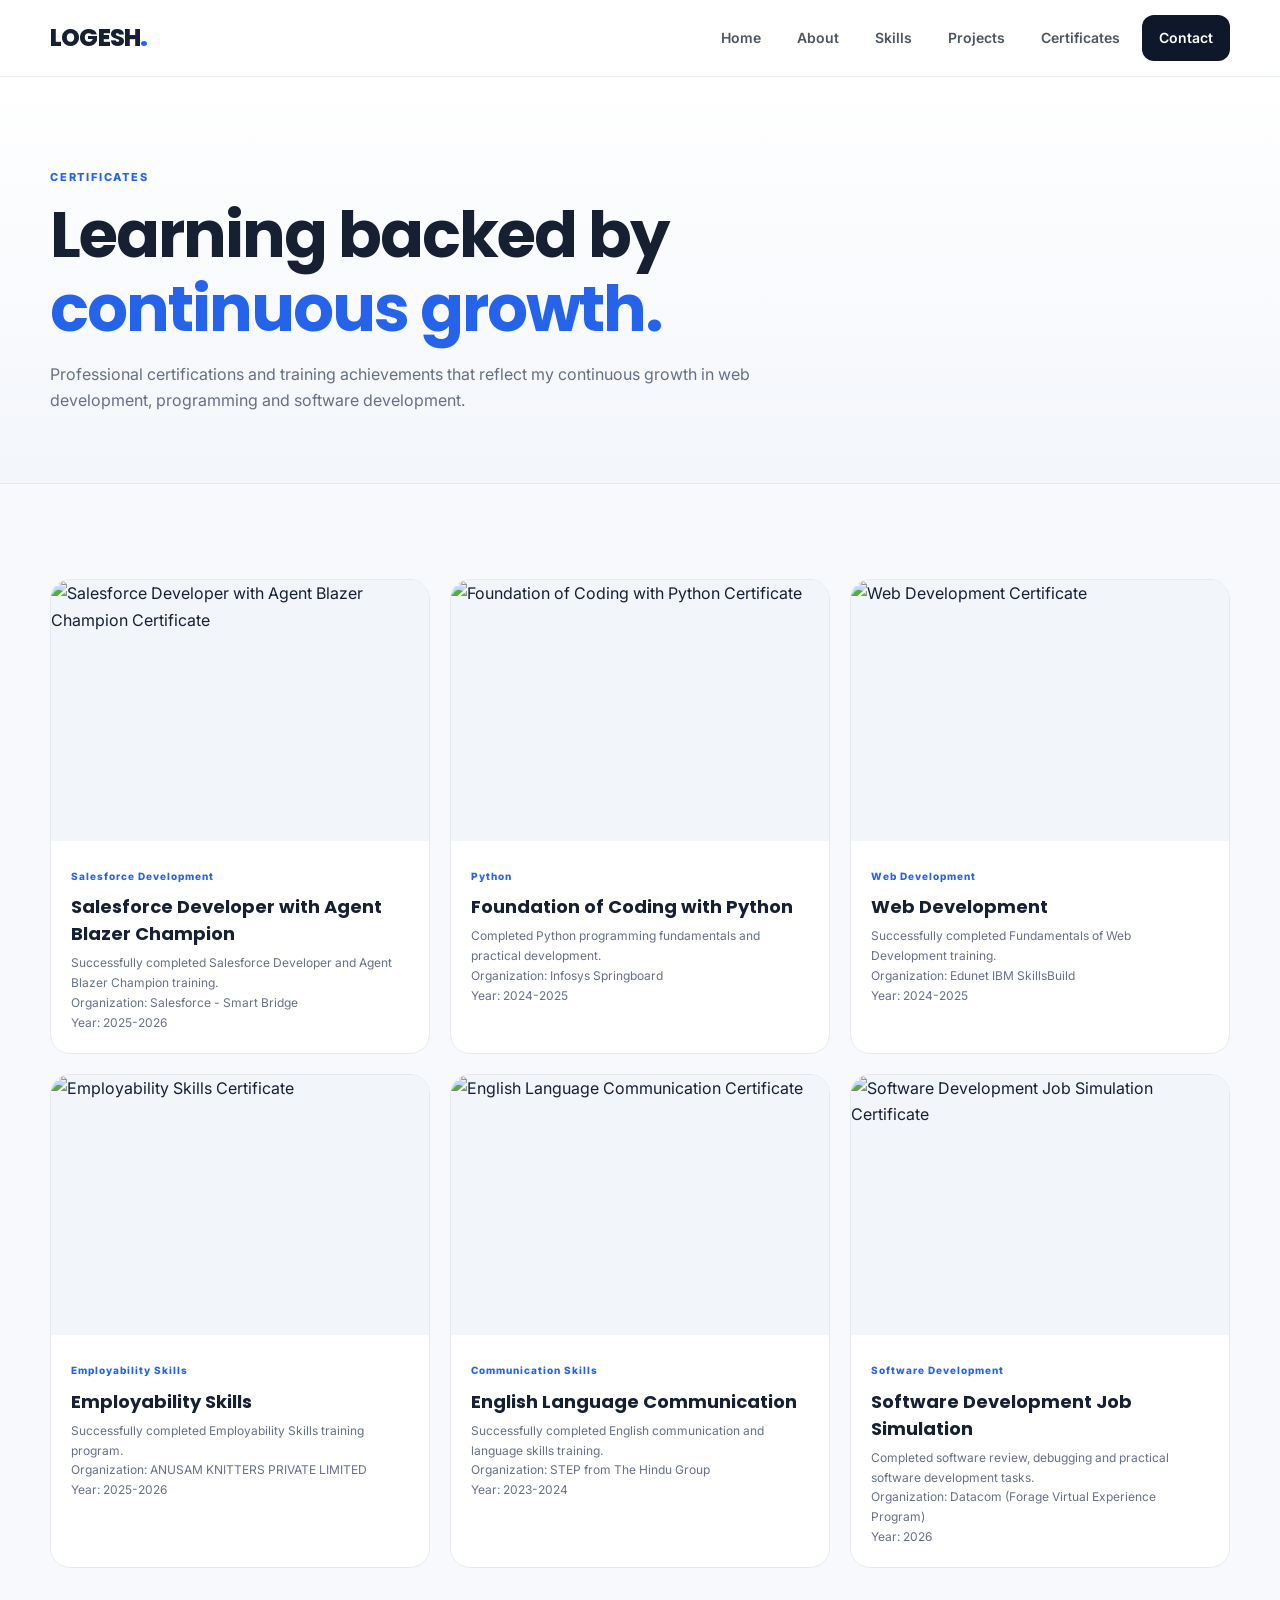
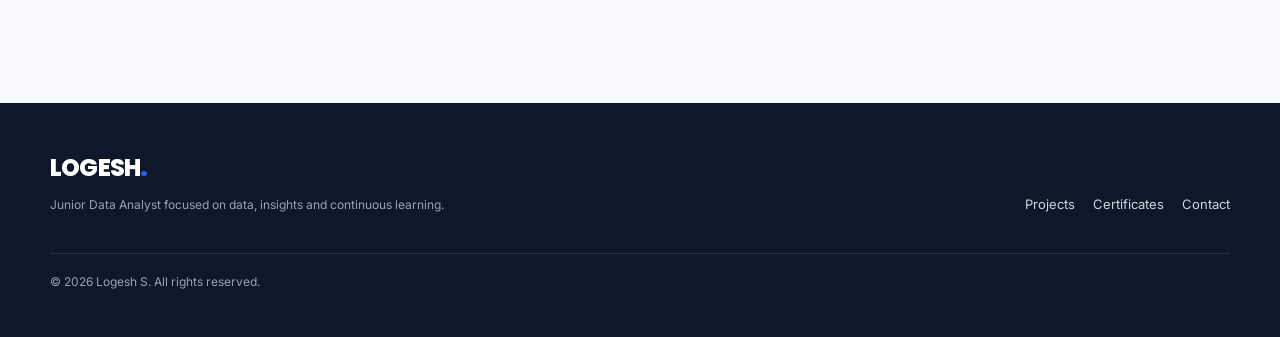
==== certificates.html @ 4bd25ba1 "Add files via upload" ====
<!DOCTYPE html>
<html lang="en">

<head>

  <meta charset="UTF-8">
  <meta name="viewport" content="width=device-width, initial-scale=1.0">

  <meta name="description" content="Logesh S — Junior Data Analyst portfolio.">

  <title>Certificates | Logesh S</title>

  <link rel="preconnect" href="https://fonts.googleapis.com">

  <link rel="preconnect" href="https://fonts.gstatic.com" crossorigin>

  <link href="https://fonts.googleapis.com/css2?family=Inter:wght@400;500;600;700;800&family=Poppins:wght@500;600;700;800&display=swap"
    rel="stylesheet">

  <link rel="stylesheet" href="css/main.css">

  <link rel="stylesheet" href="css/certificates.css">

</head>

<body>

<nav class="navbar">

  <div class="container nav-inner">

    <a class="brand" href="index.html">
      LOGESH<span>.</span>
    </a>

    <div class="nav-links">

      <a href="index.html">Home</a>

      <a href="about.html">About</a>

      <a href="skills.html">Skills</a>

      <a href="projects.html">Projects</a>

      <a href="certificates.html">Certificates</a>

      <a class="nav-cta" href="contact.html">Contact</a>

    </div>

  </div>

</nav>


<main>

<section class="page-hero">

  <div class="container">

    <span class="section-label">
      CERTIFICATES
    </span>

    <h1>
      Learning backed by
      <span>continuous growth.</span>
    </h1>

    <p>
      Professional certifications and training achievements that reflect my continuous growth in web development, programming and software development.
    </p>

  </div>

</section>


<section class="section">

  <div class="container certificate-grid">


    <!-- ========================= -->
    <!-- CERTIFICATE 1 -->
    <!-- ========================= -->

    <article class="certificate-card">

      <div class="certificate-image">

        <img
          src="assets/certificates/certificate-1.png"
          alt="Salesforce Developer with Agent Blazer Champion Certificate">

      </div>

      <div class="certificate-body">

        <span>
          Salesforce Development
        </span>

        <h3>
          Salesforce Developer with Agent Blazer Champion
        </h3>

        <p>
          Successfully completed Salesforce Developer and Agent Blazer Champion training.
        </p>

        <p>
          Organization: Salesforce - Smart Bridge
        </p>

        <p>
          Year: 2025-2026
        </p>

      </div>

    </article>


    <!-- ========================= -->
    <!-- CERTIFICATE 2 -->
    <!-- ========================= -->

    <article class="certificate-card">

      <div class="certificate-image">

        <img
          src="assets/certificates/certificate-2.png"
          alt="Foundation of Coding with Python Certificate">

      </div>

      <div class="certificate-body">

        <span>
          Python
        </span>

        <h3>
          Foundation of Coding with Python
        </h3>

        <p>
          Completed Python programming fundamentals and practical development.
        </p>

        <p>
          Organization: Infosys Springboard
        </p>

        <p>
          Year: 2024-2025
        </p>

      </div>

    </article>


    <!-- ========================= -->
    <!-- CERTIFICATE 3 -->
    <!-- ========================= -->

    <article class="certificate-card">

      <div class="certificate-image">

        <img
          src="assets/certificates/certificate-3.png"
          alt="Web Development Certificate">

      </div>

      <div class="certificate-body">

        <span>
          Web Development
        </span>

        <h3>
          Web Development
        </h3>

        <p>
          Successfully completed Fundamentals of Web Development training.
        </p>

        <p>
          Organization: Edunet IBM SkillsBuild
        </p>

        <p>
          Year: 2024-2025
        </p>

      </div>

    </article>


    <!-- ========================= -->
    <!-- CERTIFICATE 4 -->
    <!-- ========================= -->

    <article class="certificate-card">

      <div class="certificate-image">

        <img
          src="assets/certificates/certificate-4.png"
          alt="Employability Skills Certificate">

      </div>

      <div class="certificate-body">

        <span>
          Employability Skills
        </span>

        <h3>
          Employability Skills
        </h3>

        <p>
          Successfully completed Employability Skills training program.
        </p>

        <p>
          Organization: ANUSAM KNITTERS PRIVATE LIMITED
        </p>

        <p>
          Year: 2025-2026
        </p>

      </div>

    </article>


    <!-- ========================= -->
    <!-- CERTIFICATE 5 -->
    <!-- ========================= -->

    <article class="certificate-card">

      <div class="certificate-image">

        <img
          src="assets/certificates/certificate-5.png"
          alt="English Language Communication Certificate">

      </div>

      <div class="certificate-body">

        <span>
          Communication Skills
        </span>

        <h3>
          English Language Communication
        </h3>

        <p>
          Successfully completed English communication and language skills training.
        </p>

        <p>
          Organization: STEP from The Hindu Group
        </p>

        <p>
          Year: 2023-2024
        </p>

      </div>

    </article>


    <!-- ========================= -->
    <!-- CERTIFICATE 6 -->
    <!-- ========================= -->

    <article class="certificate-card">

      <div class="certificate-image">

        <img
          src="assets/certificates/certificate-6.png"
          alt="Software Development Job Simulation Certificate">

      </div>

      <div class="certificate-body">

        <span>
          Software Development
        </span>

        <h3>
          Software Development Job Simulation
        </h3>

        <p>
          Completed software review, debugging and practical software development tasks.
        </p>

        <p>
          Organization: Datacom (Forage Virtual Experience Program)
        </p>

        <p>
          Year: 2026
        </p>

      </div>

    </article>


  </div>

</section>

</main>


<footer class="footer">

  <div class="container footer-inner">

    <div>

      <a class="brand" href="index.html">
        LOGESH<span>.</span>
      </a>

      <p>
        Junior Data Analyst focused on data, insights and continuous learning.
      </p>

    </div>

    <div class="footer-links">

      <a href="projects.html">
        Projects
      </a>

      <a href="certificates.html">
        Certificates
      </a>

      <a href="contact.html">
        Contact
      </a>

    </div>

    <p class="copyright">
      © 2026 Logesh S. All rights reserved.
    </p>

  </div>

</footer>

</body>

</html>
---- css/main.css ----
:root{
  --bg:#f7f9fc; --surface:#ffffff; --surface-2:#eef4ff; --text:#172033;
  --muted:#667085; --line:#e6eaf0; --primary:#2563eb; --primary-2:#6d5dfc;
  --dark:#0f172a; --shadow:0 18px 50px rgba(15,23,42,.08);
  --radius:24px; --container:1180px;
}
*{margin:0;padding:0;box-sizing:border-box}
html{scroll-behavior:smooth}
body{font-family:Inter,Arial,sans-serif;background:var(--bg);color:var(--text);line-height:1.65}
a{text-decoration:none;color:inherit}
img{max-width:100%;display:block}
.container{width:min(var(--container),calc(100% - 40px));margin:auto}
.navbar{position:sticky;top:0;z-index:50;background:rgba(255,255,255,.9);backdrop-filter:blur(14px);border-bottom:1px solid rgba(230,234,240,.8)}
.nav-inner{height:76px;display:flex;align-items:center;justify-content:space-between}
.brand{font-family:Poppins,sans-serif;font-weight:800;font-size:24px;letter-spacing:-.8px}.brand span{color:var(--primary)}
.nav-links{display:flex;gap:8px;align-items:center}.nav-links a{padding:10px 14px;color:#4b5563;font-size:14px;font-weight:600;transition:.25s}.nav-links a:hover{color:var(--primary)}.nav-links .nav-cta{background:var(--dark);color:white;border-radius:12px;padding:11px 17px}.nav-links .nav-cta:hover{background:var(--primary)}
.hero{min-height:650px;padding:85px 0 70px;background:radial-gradient(circle at 80% 30%,rgba(109,93,252,.12),transparent 30%),linear-gradient(180deg,#fff,var(--bg))}
.hero-grid{display:grid;grid-template-columns:1.05fr .95fr;gap:70px;align-items:center}.eyebrow,.section-label,.project-type{font-size:11px;font-weight:800;letter-spacing:1.8px;color:var(--primary)}.eyebrow{display:flex;align-items:center;gap:9px}.eyebrow span{width:7px;height:7px;border-radius:50%;background:var(--primary)}
.hero-kicker{margin-top:25px;font-size:14px;font-weight:700;letter-spacing:3px;color:#667085}.hero h1{font:800 clamp(50px,7vw,84px)/1 Poppins,sans-serif;letter-spacing:-4px;margin:7px 0}.hero h2{font:700 clamp(27px,4vw,43px)/1.2 Poppins,sans-serif}.hero h2 span,.section-heading h2 span,.page-hero h1 span,.about-copy h2 span,.cta-box h2 span{color:var(--primary)}
.hero-text{max-width:620px;color:var(--muted);font-size:17px;margin:22px 0 30px}.hero-actions{display:flex;gap:12px;flex-wrap:wrap}.btn{display:inline-flex;align-items:center;justify-content:center;min-height:48px;padding:0 20px;border-radius:13px;font-weight:700;font-size:14px;border:1px solid transparent;cursor:pointer}.btn-primary{background:var(--primary);color:#fff;box-shadow:0 10px 24px rgba(37,99,235,.22)}.btn-primary:hover{transform:translateY(-2px)}.btn-secondary{background:#fff;border-color:var(--line)}.btn-light{background:#fff;color:var(--dark)}.btn.small{min-height:42px;padding:0 16px}
.quick-stats{display:flex;gap:30px;margin-top:45px}.quick-stats div{display:flex;flex-direction:column}.quick-stats strong{font-size:17px}.quick-stats span{font-size:12px;color:var(--muted)}
.hero-visual{min-height:470px;display:flex;align-items:center;justify-content:center}.profile-card{position:relative;width:min(420px,100%);height:430px;background:linear-gradient(145deg,#fff,#eef4ff);border:1px solid #e1e9f7;border-radius:34px;box-shadow:var(--shadow);display:flex;align-items:center;justify-content:center;overflow:visible}.profile-ring{width:220px;height:220px;border-radius:50%;padding:9px;background:linear-gradient(135deg,var(--primary),var(--primary-2));box-shadow:0 25px 60px rgba(37,99,235,.2)}.profile-ring img{width:100%;height:100%;border-radius:50%;object-fit:cover}.profile-info{
    position:absolute;
    bottom:25px;
    left:0;
    width:100%;
    text-align:center;
    z-index:5;
}

.profile-info span{
    display:block;
    font-size:11px;
    font-weight:800;
    letter-spacing:1.5px;
    color:var(--primary);
}

.profile-info h3{
    font:700 22px Poppins;
    margin:5px 0;
}

.profile-info p{font-size:13px;color:var(--muted);}.profile-info span{font-size:11px;font-weight:800;letter-spacing:1.5px;color:var(--primary)}.profile-info h3{font:700 22px Poppins;margin:5px 0}.profile-info p{font-size:13px;color:var(--muted)}.floating-card{position:absolute;background:#fff;border:1px solid var(--line);box-shadow:0 14px 35px rgba(15,23,42,.1);border-radius:15px;padding:11px 15px;display:flex;flex-direction:column}.floating-card b{font-size:13px}.floating-card small{color:var(--muted);font-size:10px}.card-one{left:-25px;top:85px}.card-two{right:-22px;top:150px}.card-three{left:12px;bottom:105px}
.section{padding:95px 0}.section-heading{margin-bottom:42px}.section-heading.centered{text-align:center;max-width:700px;margin-left:auto;margin-right:auto}.section-heading h2{font:700 37px/1.2 Poppins;margin-top:9px;letter-spacing:-1px}.section-heading p{color:var(--muted);margin-top:12px}.section-heading.split{display:flex;justify-content:space-between;align-items:end}.text-link{font-weight:700;color:var(--primary);font-size:14px}
.focus-grid{display:grid;grid-template-columns:repeat(3,1fr);gap:18px}.focus-card{background:#fff;border:1px solid var(--line);border-radius:20px;padding:30px;transition:.25s}.focus-card:hover,.skill-card:hover,.project-card:hover,.certificate-card:hover{transform:translateY(-5px);box-shadow:var(--shadow)}.icon{width:42px;height:42px;border-radius:12px;background:var(--surface-2);color:var(--primary);display:grid;place-items:center;font-weight:800;margin-bottom:25px}.focus-card h3{font:700 20px Poppins}.focus-card p{color:var(--muted);font-size:14px;margin-top:8px}
.featured-project{background:#fff;border:1px solid var(--line);border-radius:28px;overflow:hidden;display:grid;grid-template-columns:1fr 1fr;box-shadow:0 12px 40px rgba(15,23,42,.05)}.project-image{background:#edf3ff;min-height:320px;overflow:hidden}.project-image img{width:100%;height:100%;object-fit:cover}.project-content{padding:42px}.project-content h3{font:700 28px Poppins;margin:8px 0}.project-content p{color:var(--muted)}.tags{display:flex;flex-wrap:wrap;gap:8px;margin:22px 0}.tags span{padding:7px 10px;border-radius:9px;background:#f0f4f9;color:#4b5563;font-size:11px;font-weight:700}
.cta-section{padding-top:20px}.cta-box{background:linear-gradient(120deg,#111c34,#1e3a70);color:white;border-radius:30px;padding:48px 55px;display:flex;justify-content:space-between;align-items:center;gap:25px}.cta-box .section-label{color:#9dbbff}.cta-box h2{font:700 30px Poppins;margin:8px 0}.cta-box p{color:#cbd5e1}
.page-hero{padding:85px 0 70px;background:linear-gradient(180deg,#fff,#f3f6fb);border-bottom:1px solid var(--line)}.page-hero h1{font:700 clamp(40px,5vw,64px)/1.15 Poppins;letter-spacing:-2px;max-width:900px;margin-top:10px}.page-hero p{max-width:700px;color:var(--muted);font-size:16px;margin-top:15px}
.about-grid{display:grid;grid-template-columns:.8fr 1.2fr;gap:75px;align-items:center}.about-image{position:relative;background:#eef4ff;border-radius:30px;padding:35px;max-width:440px}.about-image img{border-radius:24px}.image-badge{position:absolute;right:-18px;bottom:25px;background:var(--dark);color:#fff;padding:15px 18px;border-radius:15px;font-weight:800}.image-badge span{font-size:10px;font-weight:500;color:#cbd5e1}.about-copy h2{font:700 36px Poppins;margin:8px 0 18px}.about-copy p{color:var(--muted);margin-bottom:16px}.strengths{display:grid;grid-template-columns:1fr 1fr;gap:12px;margin-top:28px}.strengths div{border:1px solid var(--line);background:#fff;border-radius:14px;padding:15px;display:flex;gap:12px;align-items:center}.strengths b{color:var(--primary);font-size:12px}.strengths span{font-weight:700;font-size:13px}
.muted-section{background:#f0f4f8}.timeline{max-width:800px}.timeline-item{display:flex;gap:25px;background:#fff;border:1px solid var(--line);padding:30px;border-radius:20px}.timeline-dot{width:13px;height:13px;border-radius:50%;background:var(--primary);margin-top:8px;box-shadow:0 0 0 6px #dbe8ff}.timeline-year{font-size:11px;color:var(--primary);font-weight:800;letter-spacing:1px}.timeline-item h3{font:700 21px Poppins;margin:5px 0}.timeline-item p{color:var(--muted);font-size:14px}.muted{margin-top:5px}
.skills-grid{display:grid;grid-template-columns:repeat(3,1fr);gap:18px}.skill-card{background:#fff;border:1px solid var(--line);border-radius:22px;padding:30px;transition:.25s}.skill-number{font-size:11px;font-weight:800;color:var(--primary)}.skill-card h3{font:700 21px Poppins;margin:8px 0 20px}.skill-list{display:flex;flex-wrap:wrap;gap:9px}.skill-list span{border:1px solid var(--line);padding:8px 10px;border-radius:9px;font-size:12px;font-weight:600;color:#4b5563;background:#fafbfc}.strength-grid{display:grid;grid-template-columns:repeat(3,1fr);gap:14px}.strength-grid div{background:#fff;border:1px solid var(--line);padding:18px;border-radius:15px;font-weight:700}
.project-grid{display:grid;grid-template-columns:repeat(2,1fr);gap:22px}.project-card{background:#fff;border:1px solid var(--line);border-radius:24px;overflow:hidden;transition:.25s}.project-card .project-image{min-height:250px}.project-body{padding:28px}.project-body h3{font:700 23px Poppins;margin:6px 0}.project-body p,.project-body li{font-size:14px;color:var(--muted)}.project-body ul{padding-left:18px;margin-top:15px}.project-body li{margin:7px 0}.placeholder-card{opacity:.92}
.certificate-grid{display:grid;grid-template-columns:repeat(3,1fr);gap:20px}.certificate-card{background:#fff;border:1px solid var(--line);border-radius:20px;overflow:hidden;transition:.25s}.certificate-image{background:#f2f5fa;aspect-ratio:1.45;overflow:hidden}.certificate-image img{width:100%;height:100%;object-fit:cover}.certificate-body{padding:20px}.certificate-body>span{font-size:10px;color:var(--primary);font-weight:800;letter-spacing:1px}.certificate-body h3{font:700 18px Poppins;margin:6px 0}.certificate-body p{font-size:12px;color:var(--muted)}
.contact-grid{display:grid;grid-template-columns:1fr 1fr;gap:25px}.contact-copy h2{font:700 35px Poppins;margin:8px 0 14px}.contact-copy>p{color:var(--muted);max-width:580px}.contact-list{margin-top:30px;display:grid;gap:10px}.contact-list a,.contact-list div{background:#fff;border:1px solid var(--line);border-radius:15px;padding:16px 18px;display:flex;flex-direction:column}.contact-list b{font-size:11px;color:var(--primary);text-transform:uppercase;letter-spacing:1px}.contact-list span{font-size:14px;color:#475467;margin-top:3px}.contact-card{background:#fff;border:1px solid var(--line);border-radius:25px;padding:30px}.contact-card h3{font:700 23px Poppins;margin:8px 0}.contact-card p{color:var(--muted);font-size:13px;margin-bottom:20px}.contact-card form{display:grid;gap:14px}.contact-card label{font-size:12px;font-weight:700}.contact-card input,.contact-card textarea{width:100%;font:inherit;margin-top:6px;border:1px solid var(--line);border-radius:11px;padding:12px 13px;outline:none;background:#fbfcfe}.contact-card input:focus,.contact-card textarea:focus{border-color:#9dbbff}.contact-card textarea{resize:vertical}
.footer{margin-top:40px;background:#0f172a;color:#cbd5e1;padding:45px 0}.footer-inner{display:grid;grid-template-columns:1fr auto;gap:30px;align-items:end}.footer .brand{color:white}.footer p{font-size:12px;margin-top:8px;color:#94a3b8}.footer-links{display:flex;gap:18px;font-size:13px}.copyright{grid-column:1/-1;border-top:1px solid #263248;padding-top:18px}
@media(max-width:900px){.hero-grid,.about-grid,.contact-grid{grid-template-columns:1fr}.hero-visual{min-height:420px}.focus-grid,.skills-grid,.certificate-grid{grid-template-columns:1fr 1fr}.project-grid{grid-template-columns:1fr}.featured-project{grid-template-columns:1fr}.cta-box{flex-direction:column;align-items:flex-start}.nav-links a:not(.nav-cta){display:none}}
@media(max-width:600px){.container{width:min(100% - 28px,var(--container))}.nav-inner{height:68px}.hero{padding-top:55px}.hero h1{letter-spacing:-2px}.quick-stats{gap:16px;flex-wrap:wrap}.profile-card{height:390px}.floating-card{display:none}.section{padding:65px 0}.section-heading h2{font-size:29px}.section-heading.split{align-items:flex-start;gap:15px;flex-direction:column}.focus-grid,.skills-grid,.certificate-grid,.strength-grid{grid-template-columns:1fr}.about-image{margin:auto}.cta-box{padding:35px 25px}.footer-inner{grid-template-columns:1fr}.footer-links{flex-wrap:wrap}.page-hero{padding:60px 0 50px}.project-body{padding:22px}}
---- css/certificates.css ----
/* Page-specific styles are kept in main.css for easy maintenance. */
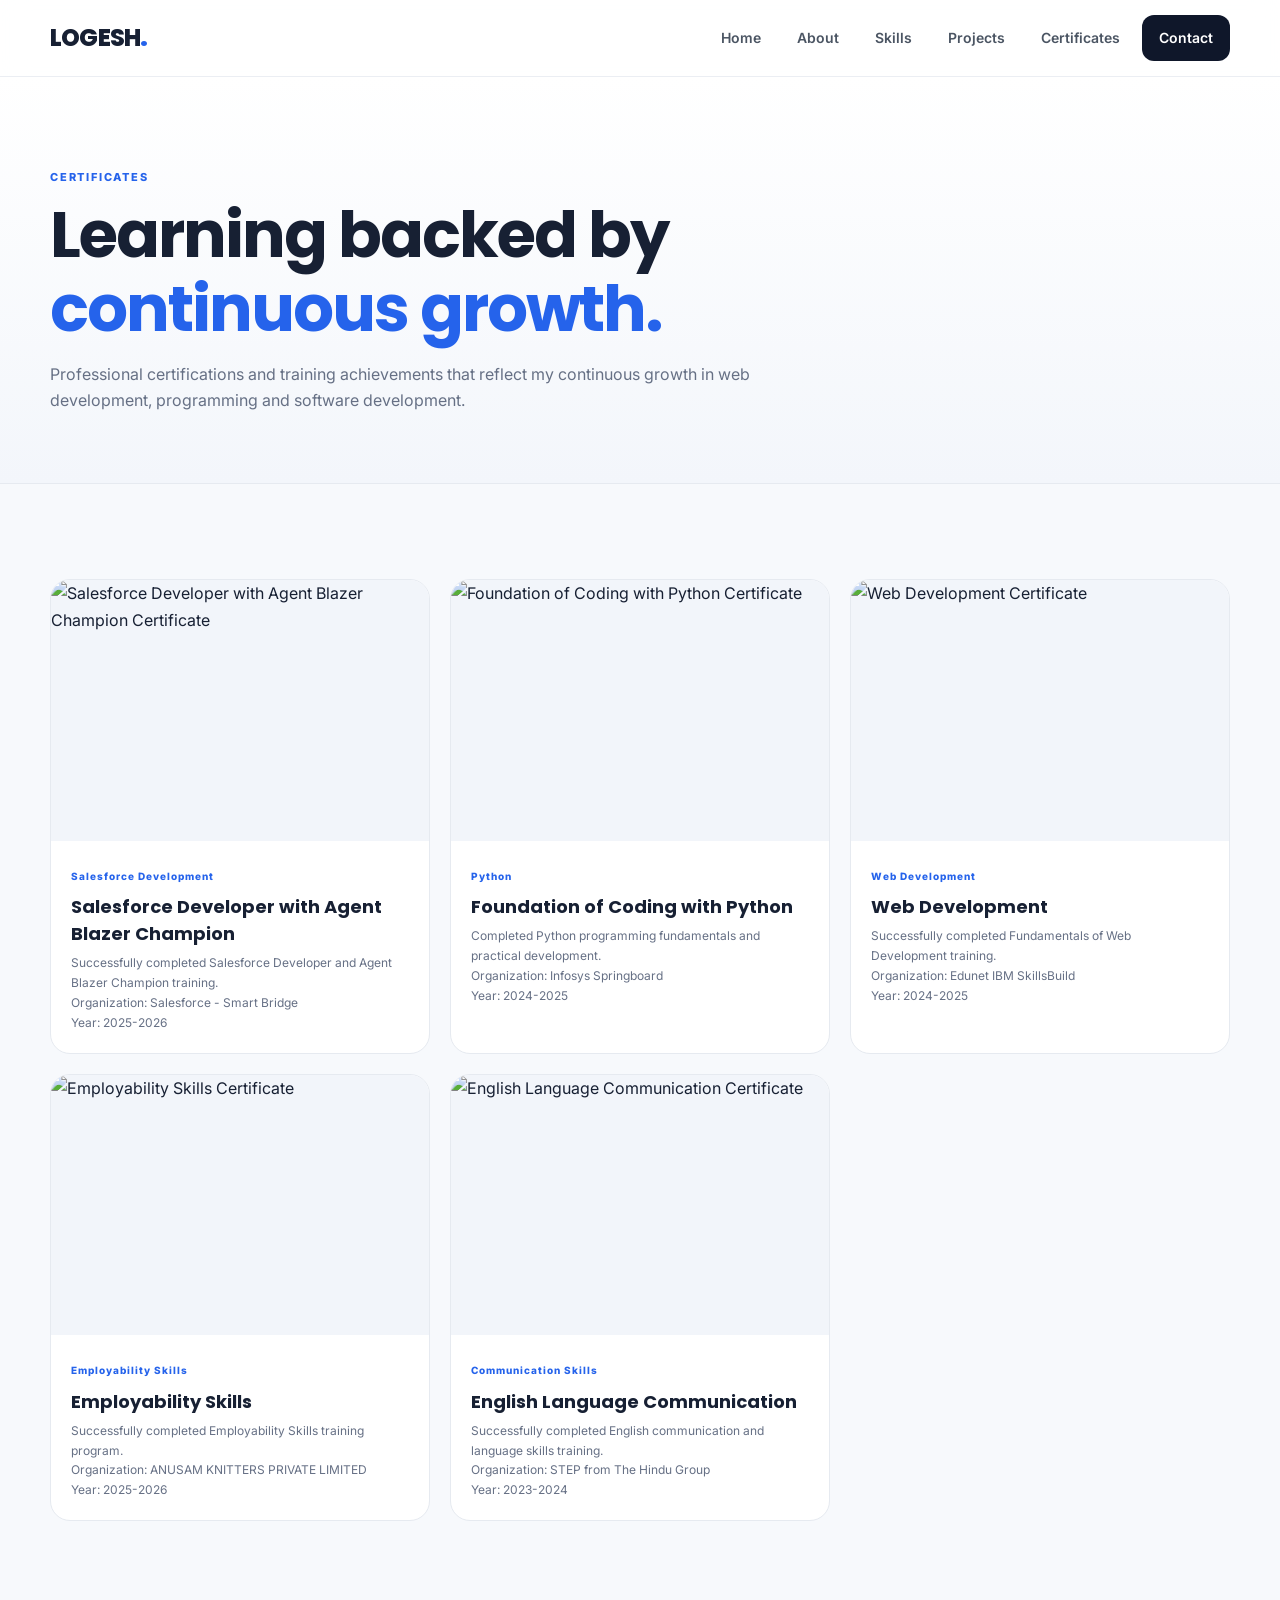
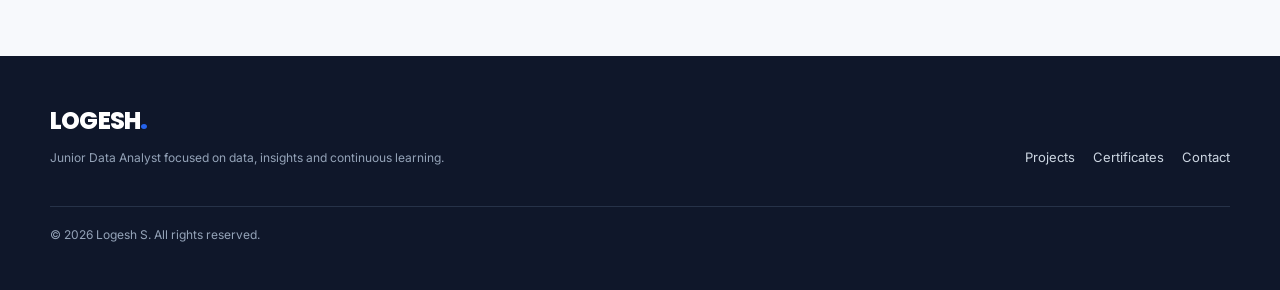
==== commit f50b11c5: "Update certificates.html" ====
--- a/certificates.html
+++ b/certificates.html
@@ -92,7 +92,7 @@
       <div class="certificate-image">
 
         <img
-          src="assets/certificates/certificate-1.png"
+          src="assets/certificates/certificate-1.jpeg"
           alt="Salesforce Developer with Agent Blazer Champion Certificate">
 
       </div>
@@ -133,7 +133,7 @@
       <div class="certificate-image">
 
         <img
-          src="assets/certificates/certificate-2.png"
+          src="assets/certificates/certificate-2.jpeg"
           alt="Foundation of Coding with Python Certificate">
 
       </div>
@@ -174,7 +174,7 @@
       <div class="certificate-image">
 
         <img
-          src="assets/certificates/certificate-3.png"
+          src="assets/certificates/certificate-3.jpeg"
           alt="Web Development Certificate">
 
       </div>
@@ -215,7 +215,7 @@
       <div class="certificate-image">
 
         <img
-          src="assets/certificates/certificate-4.png"
+          src="assets/certificates/certificate-4.jpeg"
           alt="Employability Skills Certificate">
 
       </div>
@@ -256,7 +256,7 @@
       <div class="certificate-image">
 
         <img
-          src="assets/certificates/certificate-5.png"
+          src="assets/certificates/certificate-5.jpeg"
           alt="English Language Communication Certificate">
 
       </div>
@@ -292,41 +292,6 @@
     <!-- CERTIFICATE 6 -->
     <!-- ========================= -->
 
-    <article class="certificate-card">
-
-      <div class="certificate-image">
-
-        <img
-          src="assets/certificates/certificate-6.png"
-          alt="Software Development Job Simulation Certificate">
-
-      </div>
-
-      <div class="certificate-body">
-
-        <span>
-          Software Development
-        </span>
-
-        <h3>
-          Software Development Job Simulation
-        </h3>
-
-        <p>
-          Completed software review, debugging and practical software development tasks.
-        </p>
-
-        <p>
-          Organization: Datacom (Forage Virtual Experience Program)
-        </p>
-
-        <p>
-          Year: 2026
-        </p>
-
-      </div>
-
-    </article>
 
 
   </div>
@@ -378,4 +343,4 @@
 
 </body>
 
-</html>+</html>
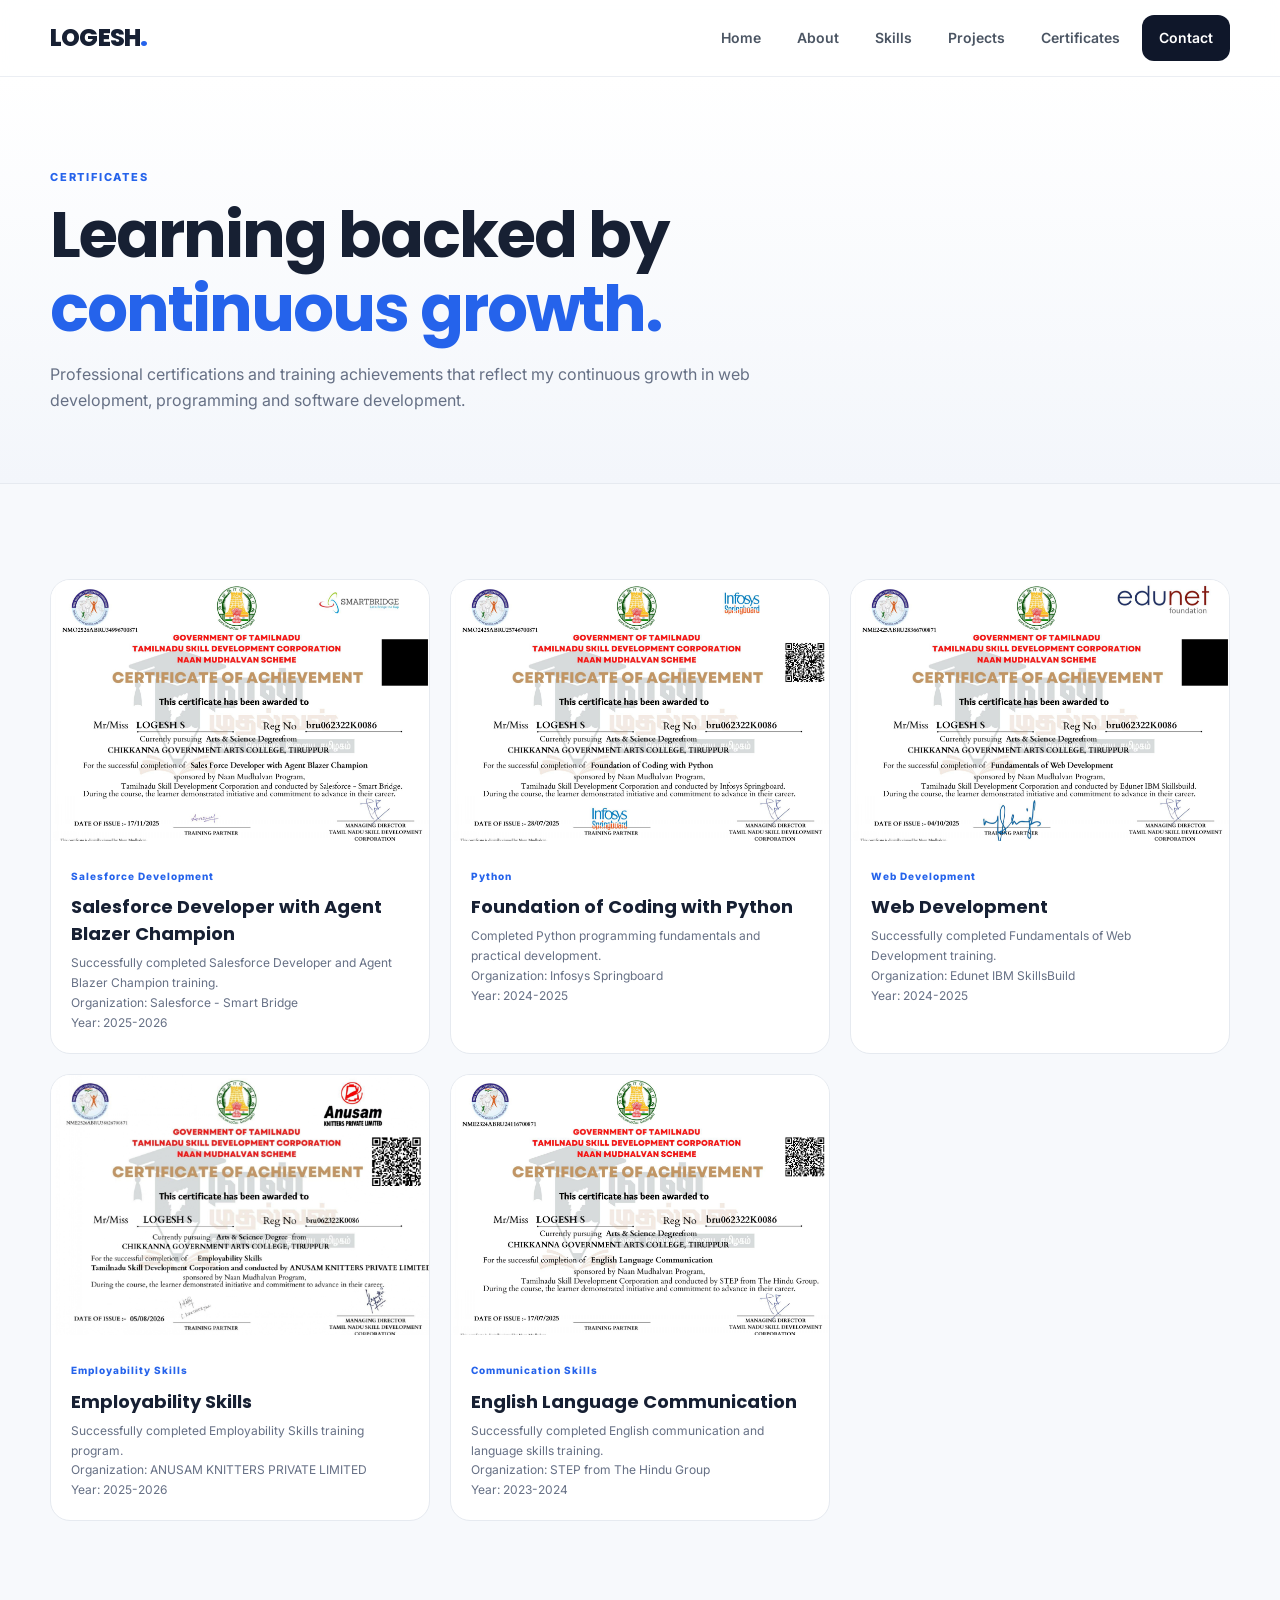
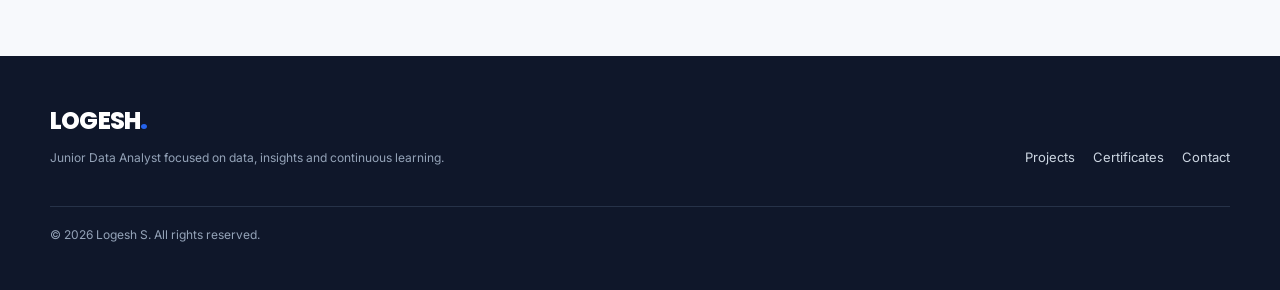
==== commit f7d19ada: "certificates.html" ====
--- a/certificates.html
+++ b/certificates.html
@@ -92,7 +92,7 @@
       <div class="certificate-image">
 
         <img
-          src="assets/certificates/certificate-1.jpeg"
+          src="assets/certificates/certificate-1.jpg"
           alt="Salesforce Developer with Agent Blazer Champion Certificate">
 
       </div>
@@ -133,7 +133,7 @@
       <div class="certificate-image">
 
         <img
-          src="assets/certificates/certificate-2.jpeg"
+          src="assets/certificates/certificate-2.jpg"
           alt="Foundation of Coding with Python Certificate">
 
       </div>
@@ -174,7 +174,7 @@
       <div class="certificate-image">
 
         <img
-          src="assets/certificates/certificate-3.jpeg"
+          src="assets/certificates/certificate-3.jpg"
           alt="Web Development Certificate">
 
       </div>
@@ -215,7 +215,7 @@
       <div class="certificate-image">
 
         <img
-          src="assets/certificates/certificate-4.jpeg"
+          src="assets/certificates/certificate-4.jpg"
           alt="Employability Skills Certificate">
 
       </div>
@@ -256,7 +256,7 @@
       <div class="certificate-image">
 
         <img
-          src="assets/certificates/certificate-5.jpeg"
+          src="assets/certificates/certificate-5.jpg"
           alt="English Language Communication Certificate">
 
       </div>
